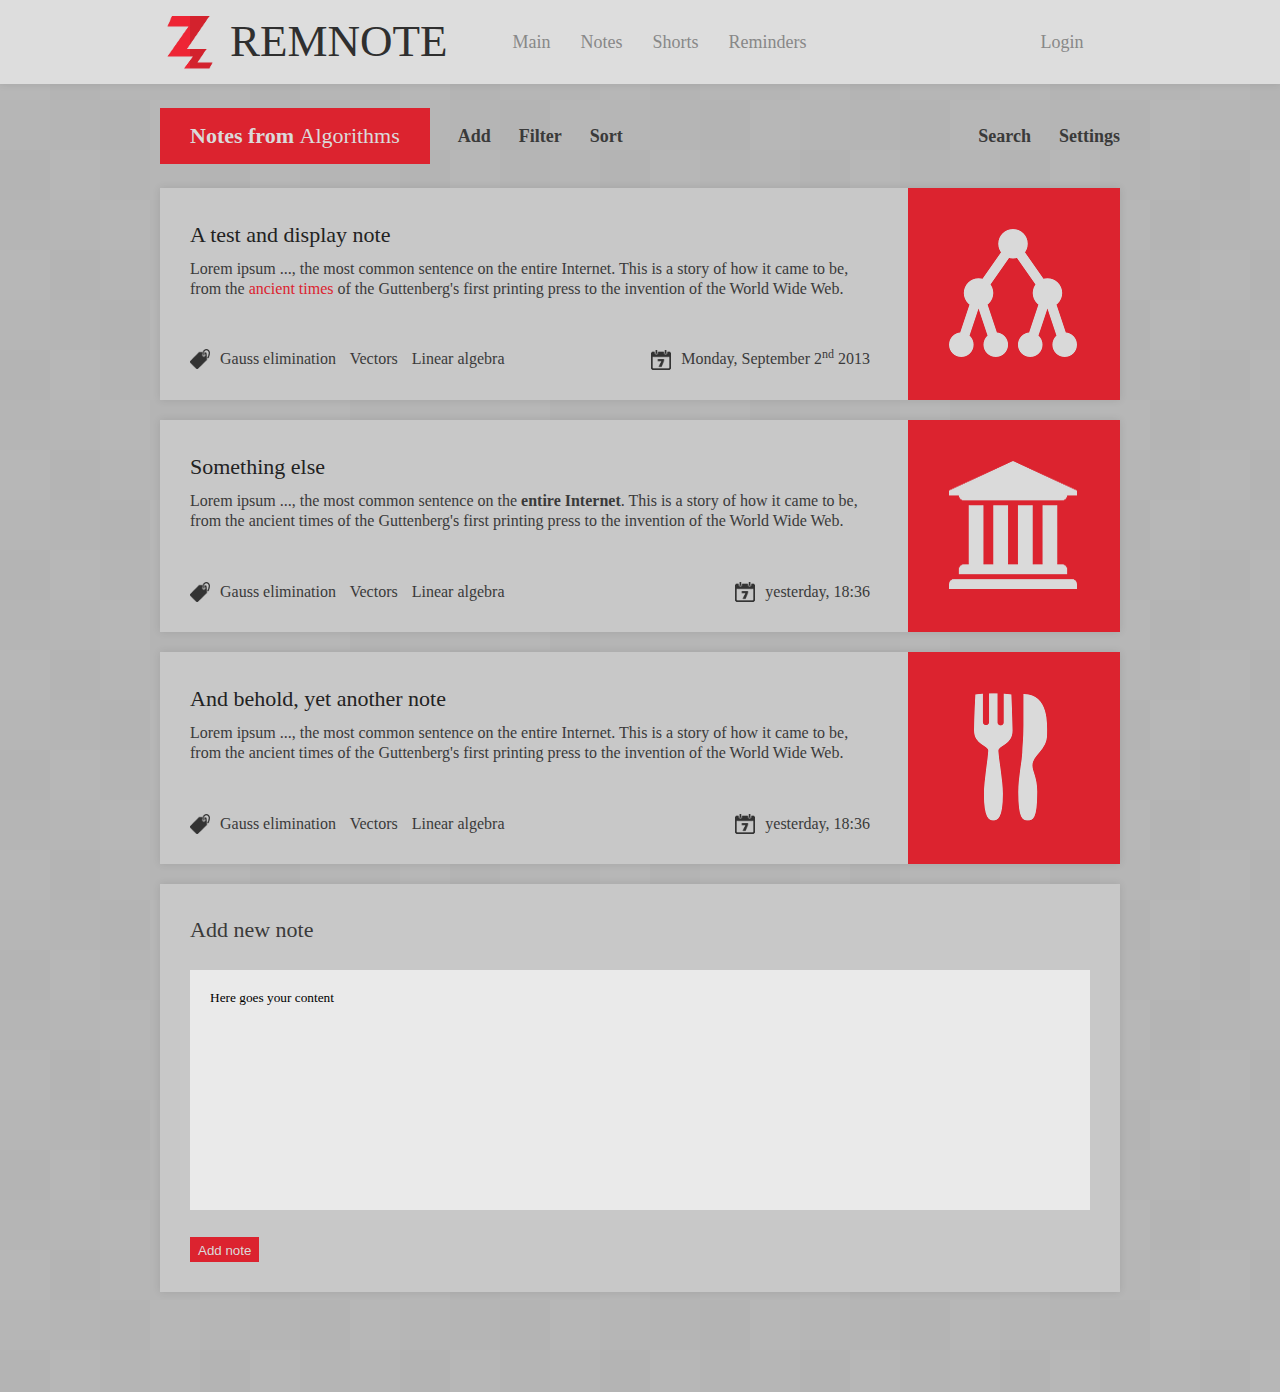
==== index.html @ 17dee6a9 "Initial push" ====
<!DOCTYPE html>
<html>
<head>
	<meta charset = "utf-8"/>
	<title>RemNote</title>
	<style>
		@import "css/reset.css";
		@import "css/grid.css";
		@import "js/plugins/highlight/styles/github.css";
	</style>
	<link rel = "stylesheet/less" type = "text/css" href = "./css/default.less"/>
	<script src = "./js/less.min.js"></script>
	<script src = "./js/jquery.min.js"></script>
	<script src = "./js/plugins/highlight/highlight.pack.js"></script>
	<script type="text/x-mathjax-config">
		MathJax.Hub.Config({
			showMathMenu : false,
			jsMath2jax: {
				preview: "none"
			},
			"HTML-CSS": {
			    preferredFont: "STIX",
			    scale: 100
			},
			Tex : {
				extensions: [ "mhchem.js" ]
			}
		});
</script>
	<script type="text/javascript" src="http://cdn.mathjax.org/mathjax/latest/MathJax.js?config=TeX-AMS_HTML"></script>
	<script src = "./js/parser.js"></script>
	<script>
		$( function(){
			hljs.initHighlightingOnLoad();
			$( "#add-note-button" ).click( function( e ){
				e.preventDefault();
				$( "div.notes" ).prepend(
					'<div class = "note">'
					+ '<div class = "note-header">'
					+ '<div class = "note-heading">'
					+ '<h2>Probna nota</h2>'
					+ '<p>Neki tamo kratki uvod nečeg tamo.</p>'
					+ '<div class = "note-date">&mdash; 19<sup>th</sup> October 2013, 18:42</div>'
					+ '</div>'
					+ '<div class = "note-group">'
					+ '<img src = "./img/groups/algorithms.png"/ >'
					+ '</div>'
					+ '<div class = "note-opt">'
					+ '		<a class = "edit">Edit</a>'
					+ '		<a class = "print">Print</a>'
					+ '		<a class = "download nomargin">Download as PDF</a>'
					+ '		<a class = "delete">Delete</a>'
					+ '</div>'
					+ '<div class = "note-info">'
					+ '<div class = "note-group-name info-line">Digital Logic</div>'
					+ '<div class = "note-tags info-line">'
					+ '<span class = "tag">Boolean logic</span>'
					+ '</div>'
					+ '<div class = "note-attachments info-line">No attachments</div>'
					+ '</div>'
					+ '</div>'
					+ '<div class = "note-content">'
					+ parseNote( $( "#add-note-content" ).val() )
					+ '</div></div>'
				);
				$( "pre code" ).each( function( i, e ) { 
	  				hljs.highlightBlock( e ); 
	  			});
	  			preLiner();
	  			MathJax.Hub.Queue( [ "Typeset", MathJax.Hub ] );
			});  			
		});
	</script>
	<link rel="shortcut icon" href="./favicon.ico" />
</head>
<body>
	<div id = "main-header-wrapper">
		<header class = "main">
			<div style = "overflow: hidden;">
				<div class = "logo">
					<img src = "./img/UiDesign/logo6.png"/>
					<h1>REM<span>NOTE</span></h1>
				</div>
				<nav class = "main">
					<ul>
						<li class = "main-link">Main</li>
						<li class = "notes-link">Notes</li>
						<li class = "shorts-link">Shorts</li>
						<li class = "reminders-link">Reminders</li>
						<li class = "login-link">Login</li>
					</ul>
				</nav>
			</div>			
		</header>
	</div>
	<div class = "opt-wrapper">
		<nav class = "options">
			<div class = "page-title-container"><h3>Notes from <em>Algorithms</em></h3></div>
			<div class = "search">
				<form>
					<input type = "text" id = "search-term"/>
					<button id = "search-button"><img src = "./img/ui/nav/search-48.png"/></button>
				</form>
			</div>
			<ul>
				<li class = "">Add</li>
				<li class = "">Filter</li>
				<li class = "">Sort</li>
				<li class = "right">Settings</li>	
				<li class = "right">Search</li>			
			</ul>
		</nav>
	</div>
	<div class = "main">
		<div class = "notes">
			<article class = "note">
				<div class = "group-img">
					<img src = "./img/groups/algorithms.png"/>				
				</div>
				<div class = "note-content">
					<h3>A test and display note</h3>
					<div class = "note-text-short">
						<p>
							Lorem ipsum ..., the most common sentence on the entire Internet. This is a story of how 
							it came to be, from the <a href = "">ancient times</a> of the Guttenberg's first printing press to the 
							invention of the World Wide Web.
						</p>
					</div>
					<div class = "note-info">
						<div class = "tags">
							<span class = "tag">Gauss elimination</span>
							<span class = "tag">Vectors</span>
							<span class = "tag">Linear algebra</span>
						</div>
						<div class = "date">Monday, September 2<sup>nd</sup> 2013</div>
					</div>
				</div>
			</article>
		
			<article class = "note alt">
				<div class = "group-img">
					<img src = "./img/groups/university.png"/>
				</div>
				<div class = "note-content">
					<h3>Something else</h3>
					<div class = "note-text-short">
						<p>
							Lorem ipsum ..., the most common sentence on the <b>entire Internet</b>. This is a story of how 
							it came to be, from the ancient times of the Guttenberg's first printing press to the 
							invention of the World Wide Web.
						</p>
					</div>
					<div class = "note-info">
						<div class = "tags">
							<span class = "tag">Gauss elimination</span>
							<span class = "tag">Vectors</span>
							<span class = "tag">Linear algebra</span>
						</div>
						<div class = "date">yesterday, 18:36</div>
					</div>
				</div>
			</article>
		
			<article class = "note">
				<div class = "group-img">
					<img src = "./img/groups/restaurant.png"/>				
				</div>
				<div class = "note-content">
					<h3>And behold, yet another note</h3>
					<div class = "note-text-short">
						<p>
							Lorem ipsum ..., the most common sentence on the entire Internet. This is a story of how 
							it came to be, from the ancient times of the Guttenberg's first printing press to the 
							invention of the World Wide Web.
						</p>
					</div>
					<div class = "note-info">
						<div class = "tags">
							<span class = "tag">Gauss elimination</span>
							<span class = "tag">Vectors</span>
							<span class = "tag">Linear algebra</span>
						</div>
						<div class = "date">yesterday, 18:36</div>
					</div>
				</div>
			</article>
		</div>
		<div class = "option-div">
			<h3>Add new note</h3>
			<form>
				<textarea id = "add-note-content">Here goes your content</textarea>
				<button id = "add-note-button">Add note</button>
			</form>
		</div>
	</div>
</body>
</html>
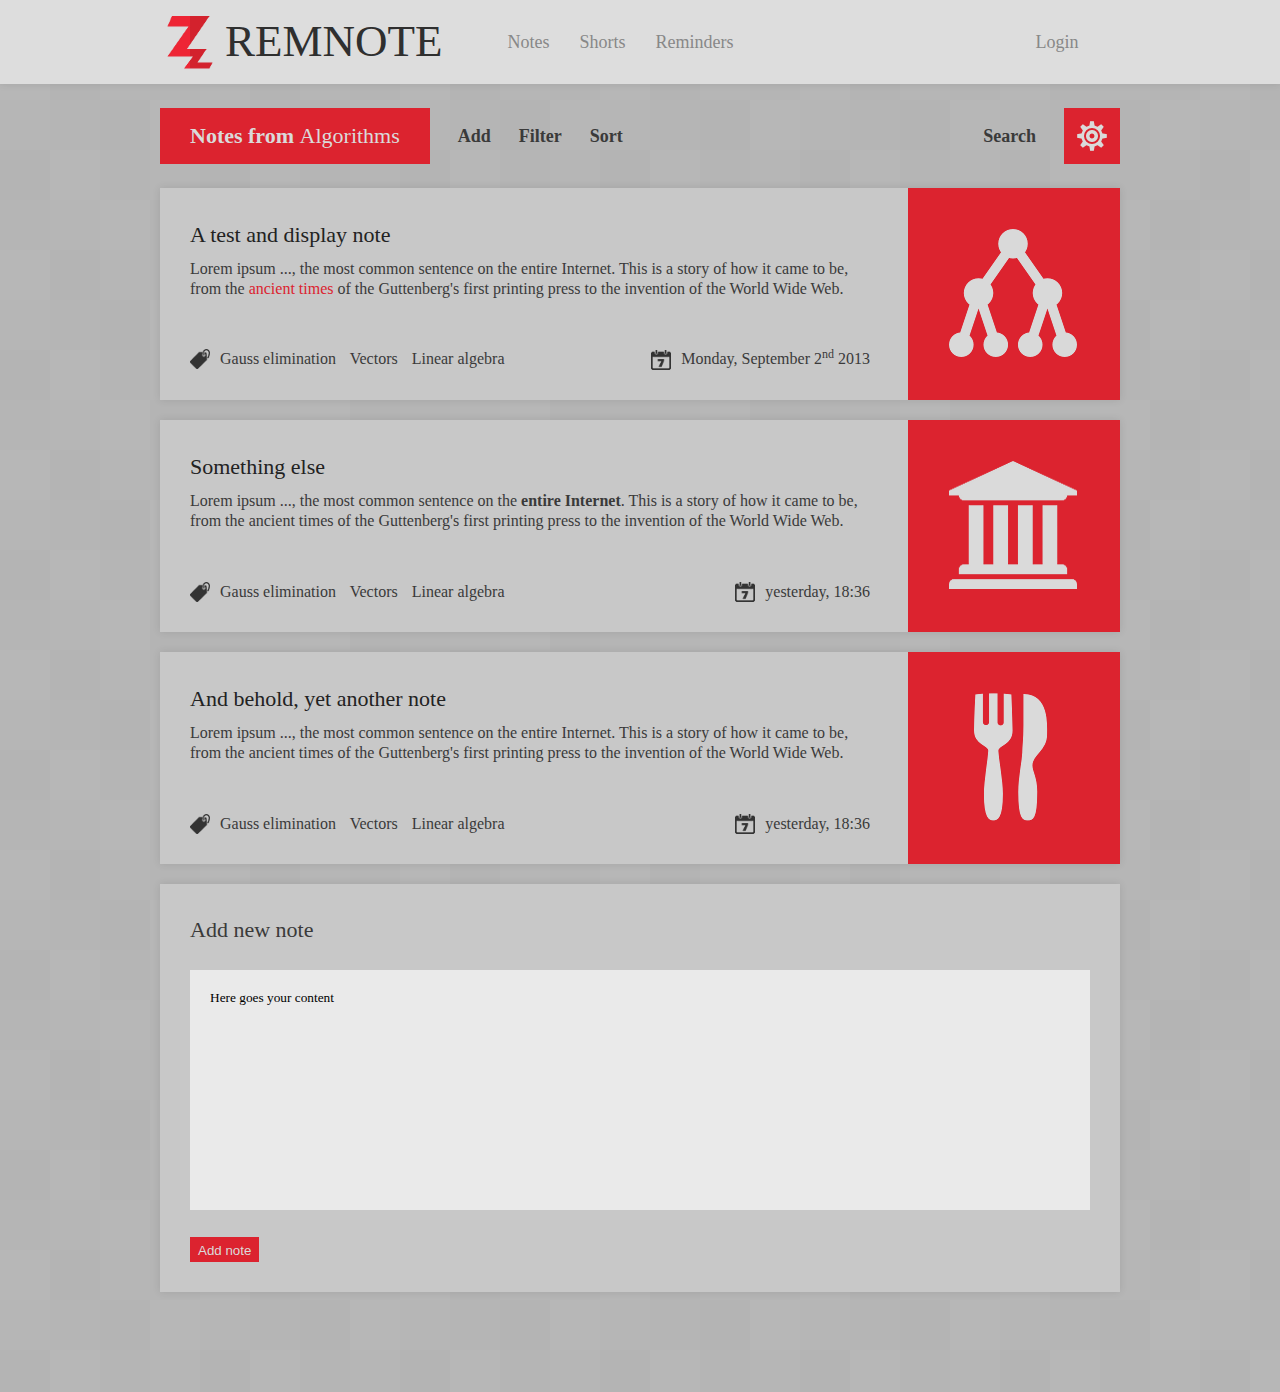
==== commit f7365122: "Daily update" ====
--- a/index.html
+++ b/index.html
@@ -3,11 +3,6 @@
 <head>
 	<meta charset = "utf-8"/>
 	<title>RemNote</title>
-	<style>
-		@import "css/reset.css";
-		@import "css/grid.css";
-		@import "js/plugins/highlight/styles/github.css";
-	</style>
 	<link rel = "stylesheet/less" type = "text/css" href = "./css/default.less"/>
 	<script src = "./js/less.min.js"></script>
 	<script src = "./js/jquery.min.js"></script>
@@ -83,7 +78,6 @@
 				</div>
 				<nav class = "main">
 					<ul>
-						<li class = "main-link">Main</li>
 						<li class = "notes-link">Notes</li>
 						<li class = "shorts-link">Shorts</li>
 						<li class = "reminders-link">Reminders</li>
@@ -103,11 +97,11 @@
 				</form>
 			</div>
 			<ul>
-				<li class = "">Add</li>
-				<li class = "">Filter</li>
-				<li class = "">Sort</li>
-				<li class = "right">Settings</li>	
-				<li class = "right">Search</li>			
+				<li class = "opt-add">Add</li>
+				<li class = "opt-filter">Filter</li>
+				<li class = "opt-sort">Sort</li>
+				<li class = "right opt-settings"><img src = "./img/ui/nav/settings-32.png"/></li>	
+				<li class = "right opt-search">Search</li>			
 			</ul>
 		</nav>
 	</div>
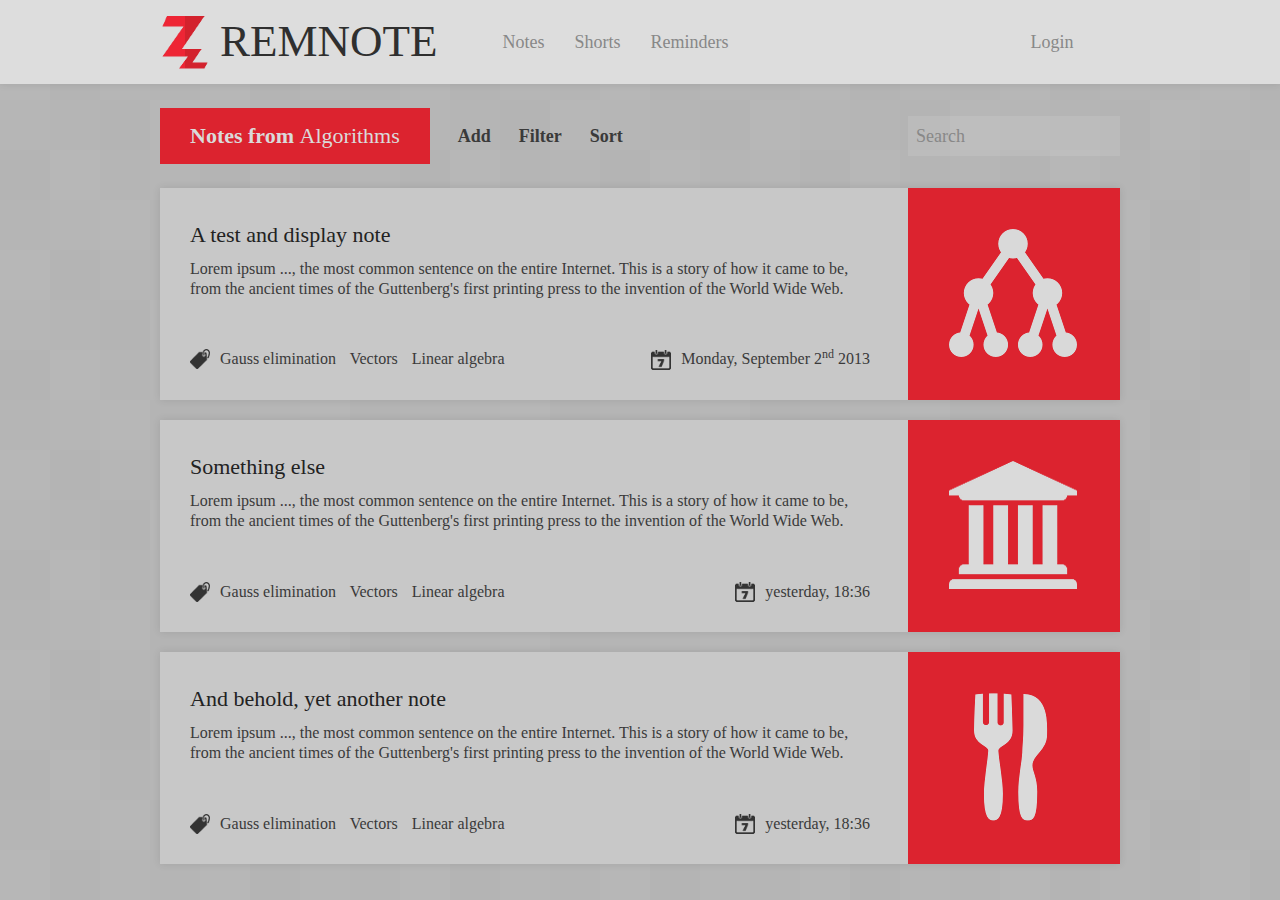
==== commit ab799791: "Save before redesign" ====
--- a/index.html
+++ b/index.html
@@ -7,7 +7,8 @@
 	<script src = "./js/less.min.js"></script>
 	<script src = "./js/jquery.min.js"></script>
 	<script src = "./js/plugins/highlight/highlight.pack.js"></script>
-	<script type="text/x-mathjax-config">
+	<script src = "./js/plugins/heapbox/jquery.heapbox.min.js"></script>
+	<!--<script type="text/x-mathjax-config">
 		MathJax.Hub.Config({
 			showMathMenu : false,
 			jsMath2jax: {
@@ -22,15 +23,15 @@
 			}
 		});
 </script>
-	<script type="text/javascript" src="http://cdn.mathjax.org/mathjax/latest/MathJax.js?config=TeX-AMS_HTML"></script>
+	<script type="text/javascript" src="http://cdn.mathjax.org/mathjax/latest/MathJax.js?config=TeX-AMS_HTML"></script>-->
 	<script src = "./js/parser.js"></script>
 	<script>
 		$( function(){
-			hljs.initHighlightingOnLoad();
-			$( "#add-note-button" ).click( function( e ){
+			//hljs.initHighlightingOnLoad();
+			$( '.selectpick' ).heapbox( { 'heapsize' : 300, effect : { 'speed' : 'fast' } } );
+			/*$( "#add-note-button" ).click( function( e ){
 				e.preventDefault();
-				$( "div.notes" ).prepend(
-					'<div class = "note">'
+				$( "div.notes" ).append( '<div class = "note">'
 					+ '<div class = "note-header">'
 					+ '<div class = "note-heading">'
 					+ '<h2>Probna nota</h2>'
@@ -62,8 +63,8 @@
 	  				hljs.highlightBlock( e ); 
 	  			});
 	  			preLiner();
-	  			MathJax.Hub.Queue( [ "Typeset", MathJax.Hub ] );
-			});  			
+	  			//MathJax.Hub.Queue( [ "Typeset", MathJax.Hub ] );
+			});*/ 			
 		});
 	</script>
 	<link rel="shortcut icon" href="./favicon.ico" />
@@ -90,20 +91,69 @@
 	<div class = "opt-wrapper">
 		<nav class = "options">
 			<div class = "page-title-container"><h3>Notes from <em>Algorithms</em></h3></div>
-			<div class = "search">
-				<form>
-					<input type = "text" id = "search-term"/>
-					<button id = "search-button"><img src = "./img/ui/nav/search-48.png"/></button>
-				</form>
-			</div>
 			<ul>
 				<li class = "opt-add">Add</li>
 				<li class = "opt-filter">Filter</li>
 				<li class = "opt-sort">Sort</li>
-				<li class = "right opt-settings"><img src = "./img/ui/nav/settings-32.png"/></li>	
-				<li class = "right opt-search">Search</li>			
+				<!--<li class = "right opt-settings"><img src = "./img/ui/nav/settings-32-2.png"/></li>	-->
+				<li class = "right opt-search">
+					<form>
+						<input type = "text" value = "Search" id = "search-term"/>
+					</form>
+				</li>
 			</ul>
 		</nav>
+		<div class = "option-box filter-options">
+			<form>
+				<div class = "option-box-name"><a><h3>Filter</h3></a></div>
+				<div class = "option-box-options">
+					<div class = "single-option first-option" id = "filter-category-wrap">
+						<h4>Select category:</h4>
+						<select class = "selectpick" id = "filter-category-select">
+							<option value = "0">All categories</option>
+							<option value = "1">University</option>
+							<option value = "2">Mathematics</option>
+							<option value = "4">Physics</option>
+							<option value = "5">Electrical Engineering</option>
+							<option value = "6">Programming</option>
+						</select>
+					</div>
+					<div class = "single-option second-option" id = "filter-group-wrap">
+						<h4>And group:</h4>
+						<select class = "selectpick" id = "filter-group-select">
+							<option value = "0">All groups</option>
+							<option value = "1">University</option>
+							<option value = "2">Mathematics</option>
+							<option value = "4">Physics</option>
+							<option value = "5">Reading</option>
+							<option value = "6">Programming</option>
+						</select>
+					</div>
+				</div>
+			</form>
+		</div>
+		<div class = "option-box sort-options">
+			<form>
+				<div class = "option-box-name"><a><h3>Sort</h3></a></div>
+				<div class = "option-box-options">
+					<div class = "single-option first-option" id = "sort-by-wrap">
+						<h4>Sort notes by:</h4>
+						<select class = "selectpick" id = "sort-by-select">
+							<option value = "0">Date added</option>
+							<option value = "1">Category and group</option>
+							<option value = "2">Title (alphabetical)</option>
+						</select>
+					</div>
+					<div class = "single-option second-option" id = "sort-order-wrap">
+						<h4>Order of sorting:</h4>
+						<select class = "selectpick" id = "sort-order-select">
+							<option value = "0">Ascending</option>
+							<option value = "1">Descending</option>
+						</select>
+					</div>
+				</div>
+			</form>
+		</div>
 	</div>
 	<div class = "main">
 		<div class = "notes">
@@ -116,7 +166,7 @@
 					<div class = "note-text-short">
 						<p>
 							Lorem ipsum ..., the most common sentence on the entire Internet. This is a story of how 
-							it came to be, from the <a href = "">ancient times</a> of the Guttenberg's first printing press to the 
+							it came to be, from the ancient times of the Guttenberg's first printing press to the 
 							invention of the World Wide Web.
 						</p>
 					</div>
@@ -131,7 +181,7 @@
 				</div>
 			</article>
 		
-			<article class = "note alt">
+			<article class = "note">
 				<div class = "group-img">
 					<img src = "./img/groups/university.png"/>
 				</div>
@@ -139,7 +189,7 @@
 					<h3>Something else</h3>
 					<div class = "note-text-short">
 						<p>
-							Lorem ipsum ..., the most common sentence on the <b>entire Internet</b>. This is a story of how 
+							Lorem ipsum ..., the most common sentence on the entire Internet. This is a story of how 
 							it came to be, from the ancient times of the Guttenberg's first printing press to the 
 							invention of the World Wide Web.
 						</p>
@@ -179,13 +229,13 @@
 				</div>
 			</article>
 		</div>
-		<div class = "option-div">
+		<!--<div class = "option-div">
 			<h3>Add new note</h3>
 			<form>
 				<textarea id = "add-note-content">Here goes your content</textarea>
 				<button id = "add-note-button">Add note</button>
 			</form>
-		</div>
+		</div>-->
 	</div>
 </body>
 </html>
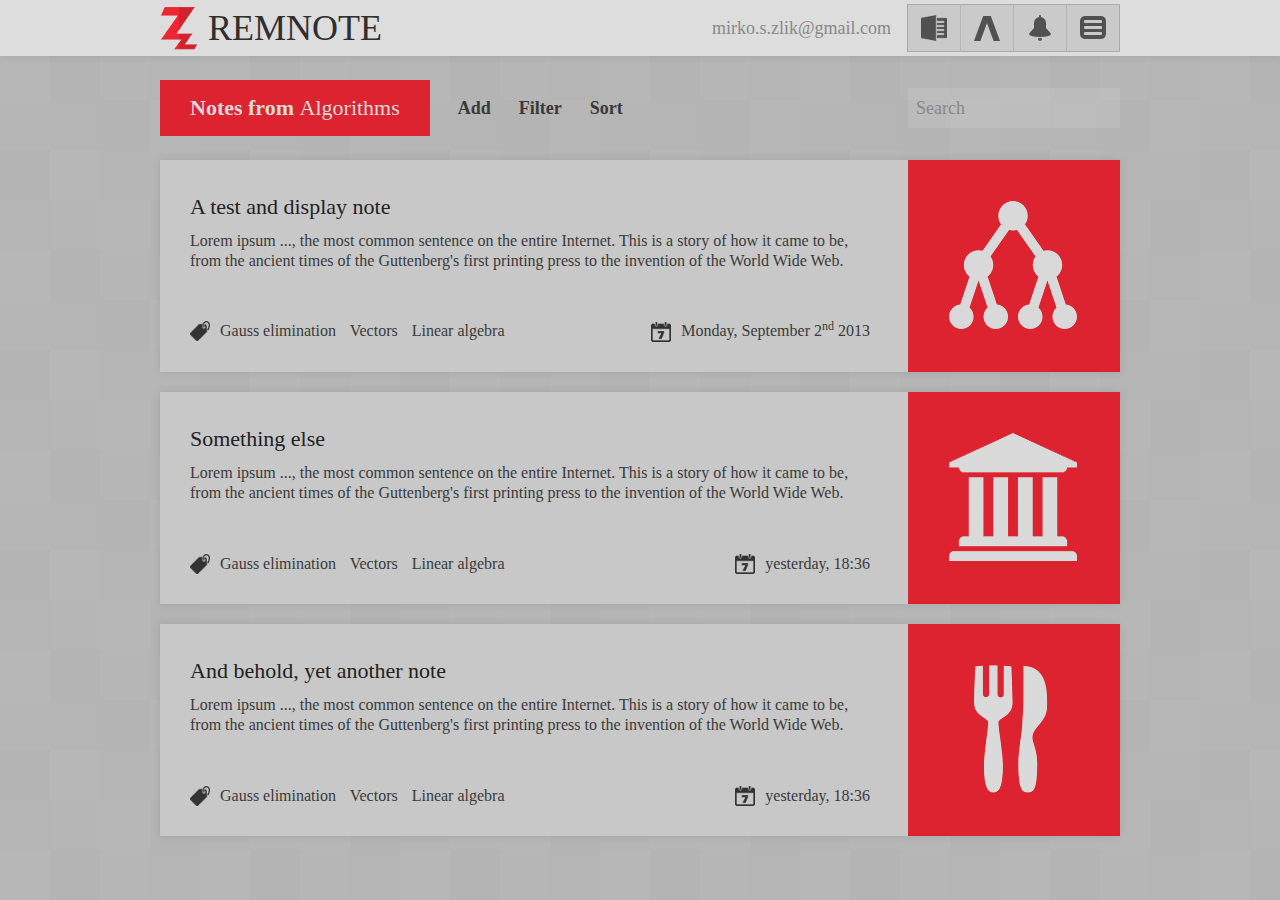
==== commit 1bc63d0c: "A slight redesign + cleared main page" ====
--- a/index.html
+++ b/index.html
@@ -74,17 +74,20 @@
 		<header class = "main">
 			<div style = "overflow: hidden;">
 				<div class = "logo">
-					<img src = "./img/UiDesign/logo6.png"/>
+					<img src = "./img/UiDesign/logo6-48.png"/>
 					<h1>REM<span>NOTE</span></h1>
 				</div>
 				<nav class = "main">
 					<ul>
-						<li class = "notes-link">Notes</li>
-						<li class = "shorts-link">Shorts</li>
-						<li class = "reminders-link">Reminders</li>
-						<li class = "login-link">Login</li>
+						<li class = "notes-link"><img src = "./img/ui/header/note-26.png"/></li>
+						<li class = "shorts-link"><img src = "./img/ui/header/lambda-26.png"/></li>
+						<li class = "reminders-link"><img src = "./img/ui/header/reminder-26.png"/></li>
+						<li class = "reminders-link"><img src = "./img/ui/header/category-26.png"/></li>
 					</ul>
 				</nav>
+				<div class = "user">
+					<a class = "user-name">mirko.s.zlik@gmail.com</a>
+				</div>
 			</div>			
 		</header>
 	</div>
